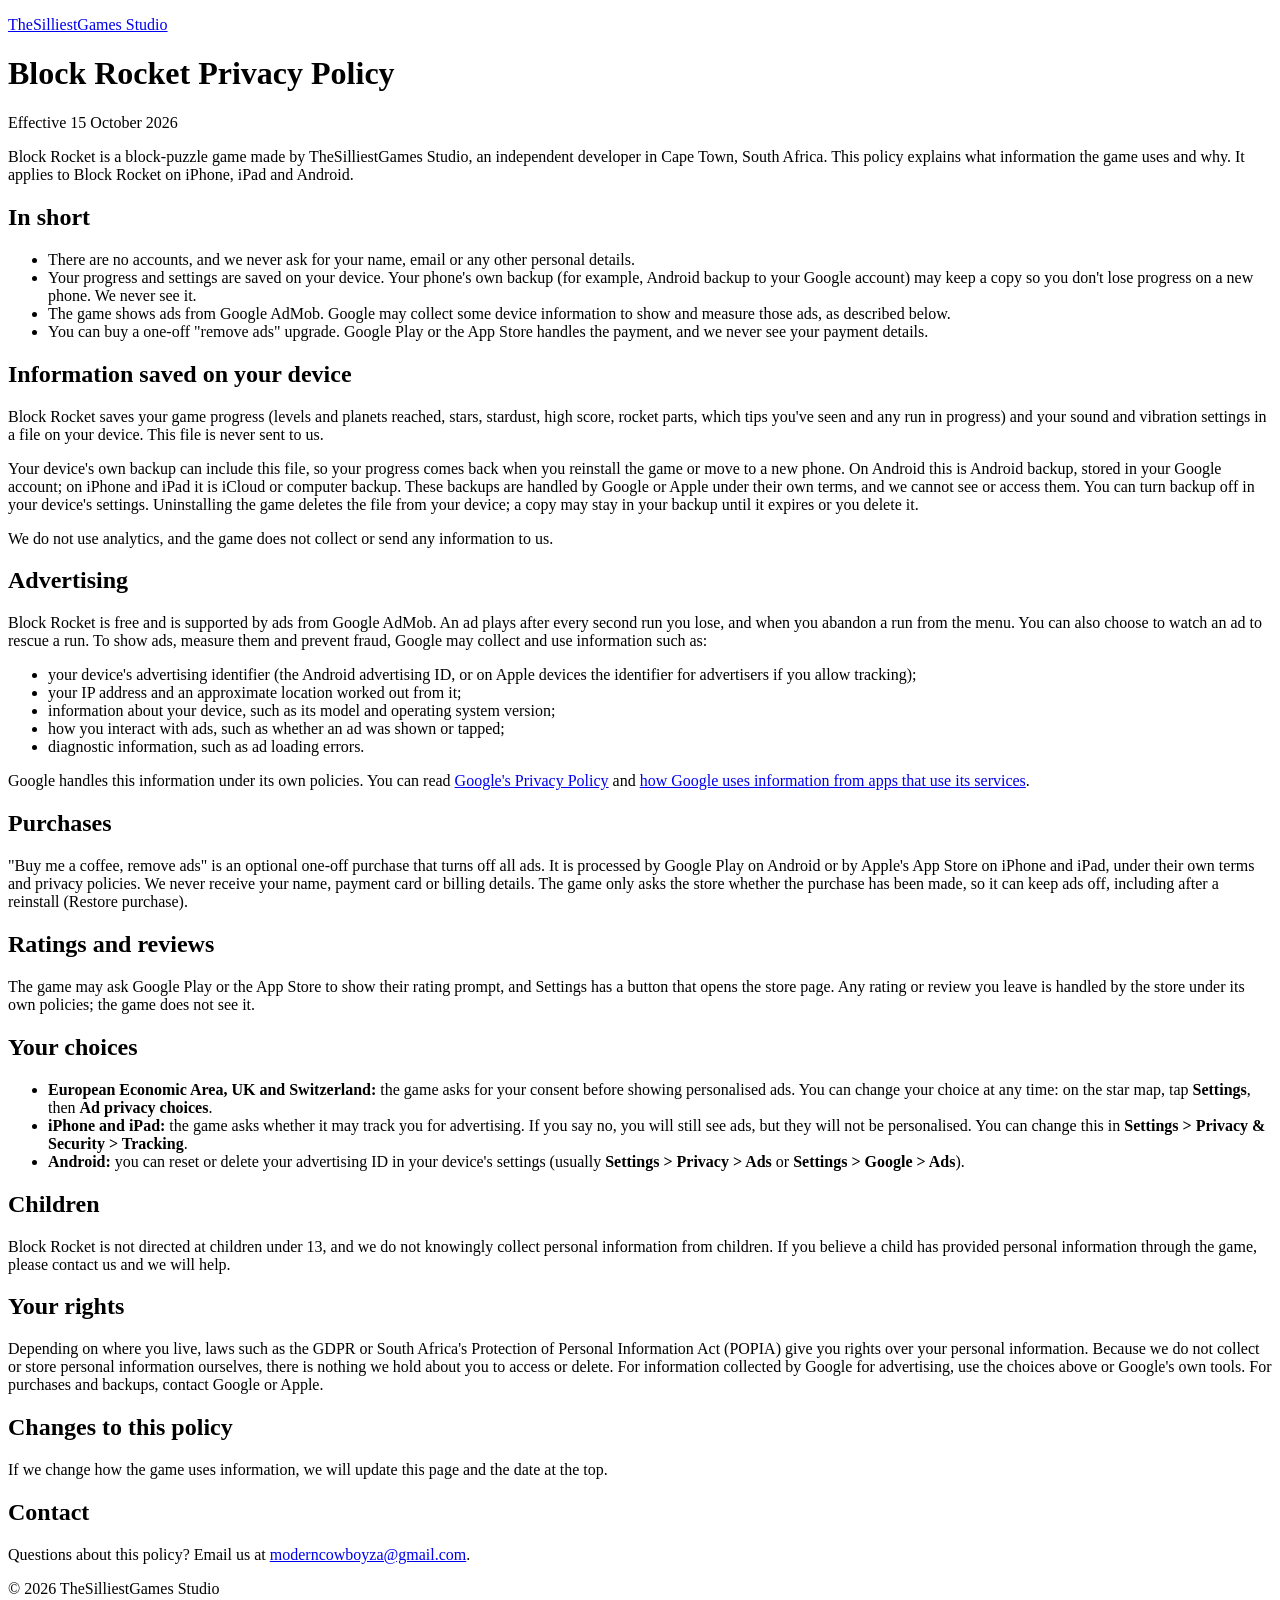
==== block-rocket/privacy/index.html @ d7a97a4e "Block Rocket privacy policy: device backups, remove-ads purchase, rating prompt, ad timing Co-Author" ====
<!doctype html>
<html lang="en">
<head>
  <meta charset="utf-8">
  <meta name="viewport" content="width=device-width, initial-scale=1">
  <title>Block Rocket Privacy Policy</title>
  <meta name="description" content="How Block Rocket handles your information.">
  <link rel="stylesheet" href="../../style.css?v=4">
</head>
<body>
<main>
  <header>
    <p class="studio"><a href="../../">TheSilliestGames Studio</a></p>
    <h1>Block Rocket Privacy Policy</h1>
    <p class="muted">Effective 15 October 2026</p>
  </header>

  <p>Block Rocket is a block-puzzle game made by TheSilliestGames Studio, an independent developer in Cape Town, South Africa. This policy explains what information the game uses and why. It applies to Block Rocket on iPhone, iPad and Android.</p>

  <div class="card">
    <h2>In short</h2>
    <ul>
      <li>There are no accounts, and we never ask for your name, email or any other personal details.</li>
      <li>Your progress and settings are saved on your device. Your phone's own backup (for example, Android backup to your Google account) may keep a copy so you don't lose progress on a new phone. We never see it.</li>
      <li>The game shows ads from Google AdMob. Google may collect some device information to show and measure those ads, as described below.</li>
      <li>You can buy a one-off "remove ads" upgrade. Google Play or the App Store handles the payment, and we never see your payment details.</li>
    </ul>
  </div>

  <h2>Information saved on your device</h2>
  <p>Block Rocket saves your game progress (levels and planets reached, stars, stardust, high score, rocket parts, which tips you've seen and any run in progress) and your sound and vibration settings in a file on your device. This file is never sent to us.</p>
  <p>Your device's own backup can include this file, so your progress comes back when you reinstall the game or move to a new phone. On Android this is Android backup, stored in your Google account; on iPhone and iPad it is iCloud or computer backup. These backups are handled by Google or Apple under their own terms, and we cannot see or access them. You can turn backup off in your device's settings. Uninstalling the game deletes the file from your device; a copy may stay in your backup until it expires or you delete it.</p>
  <p>We do not use analytics, and the game does not collect or send any information to us.</p>

  <h2>Advertising</h2>
  <p>Block Rocket is free and is supported by ads from Google AdMob. An ad plays after every second run you lose, and when you abandon a run from the menu. You can also choose to watch an ad to rescue a run. To show ads, measure them and prevent fraud, Google may collect and use information such as:</p>
  <ul>
    <li>your device's advertising identifier (the Android advertising ID, or on Apple devices the identifier for advertisers if you allow tracking);</li>
    <li>your IP address and an approximate location worked out from it;</li>
    <li>information about your device, such as its model and operating system version;</li>
    <li>how you interact with ads, such as whether an ad was shown or tapped;</li>
    <li>diagnostic information, such as ad loading errors.</li>
  </ul>
  <p>Google handles this information under its own policies. You can read <a href="https://policies.google.com/privacy">Google's Privacy Policy</a> and <a href="https://policies.google.com/technologies/partner-sites">how Google uses information from apps that use its services</a>.</p>

  <h2>Purchases</h2>
  <p>"Buy me a coffee, remove ads" is an optional one-off purchase that turns off all ads. It is processed by Google Play on Android or by Apple's App Store on iPhone and iPad, under their own terms and privacy policies. We never receive your name, payment card or billing details. The game only asks the store whether the purchase has been made, so it can keep ads off, including after a reinstall (Restore purchase).</p>

  <h2>Ratings and reviews</h2>
  <p>The game may ask Google Play or the App Store to show their rating prompt, and Settings has a button that opens the store page. Any rating or review you leave is handled by the store under its own policies; the game does not see it.</p>

  <h2>Your choices</h2>
  <ul>
    <li><strong>European Economic Area, UK and Switzerland:</strong> the game asks for your consent before showing personalised ads. You can change your choice at any time: on the star map, tap <strong>Settings</strong>, then <strong>Ad privacy choices</strong>.</li>
    <li><strong>iPhone and iPad:</strong> the game asks whether it may track you for advertising. If you say no, you will still see ads, but they will not be personalised. You can change this in <strong>Settings &gt; Privacy &amp; Security &gt; Tracking</strong>.</li>
    <li><strong>Android:</strong> you can reset or delete your advertising ID in your device's settings (usually <strong>Settings &gt; Privacy &gt; Ads</strong> or <strong>Settings &gt; Google &gt; Ads</strong>).</li>
  </ul>

  <h2>Children</h2>
  <p>Block Rocket is not directed at children under 13, and we do not knowingly collect personal information from children. If you believe a child has provided personal information through the game, please contact us and we will help.</p>

  <h2>Your rights</h2>
  <p>Depending on where you live, laws such as the GDPR or South Africa's Protection of Personal Information Act (POPIA) give you rights over your personal information. Because we do not collect or store personal information ourselves, there is nothing we hold about you to access or delete. For information collected by Google for advertising, use the choices above or Google's own tools. For purchases and backups, contact Google or Apple.</p>

  <h2>Changes to this policy</h2>
  <p>If we change how the game uses information, we will update this page and the date at the top.</p>

  <h2>Contact</h2>
  <p>Questions about this policy? Email us at <a href="mailto:moderncowboyza@gmail.com">moderncowboyza@gmail.com</a>.</p>

  <footer>&copy; 2026 TheSilliestGames Studio</footer>
</main>
</body>
</html>
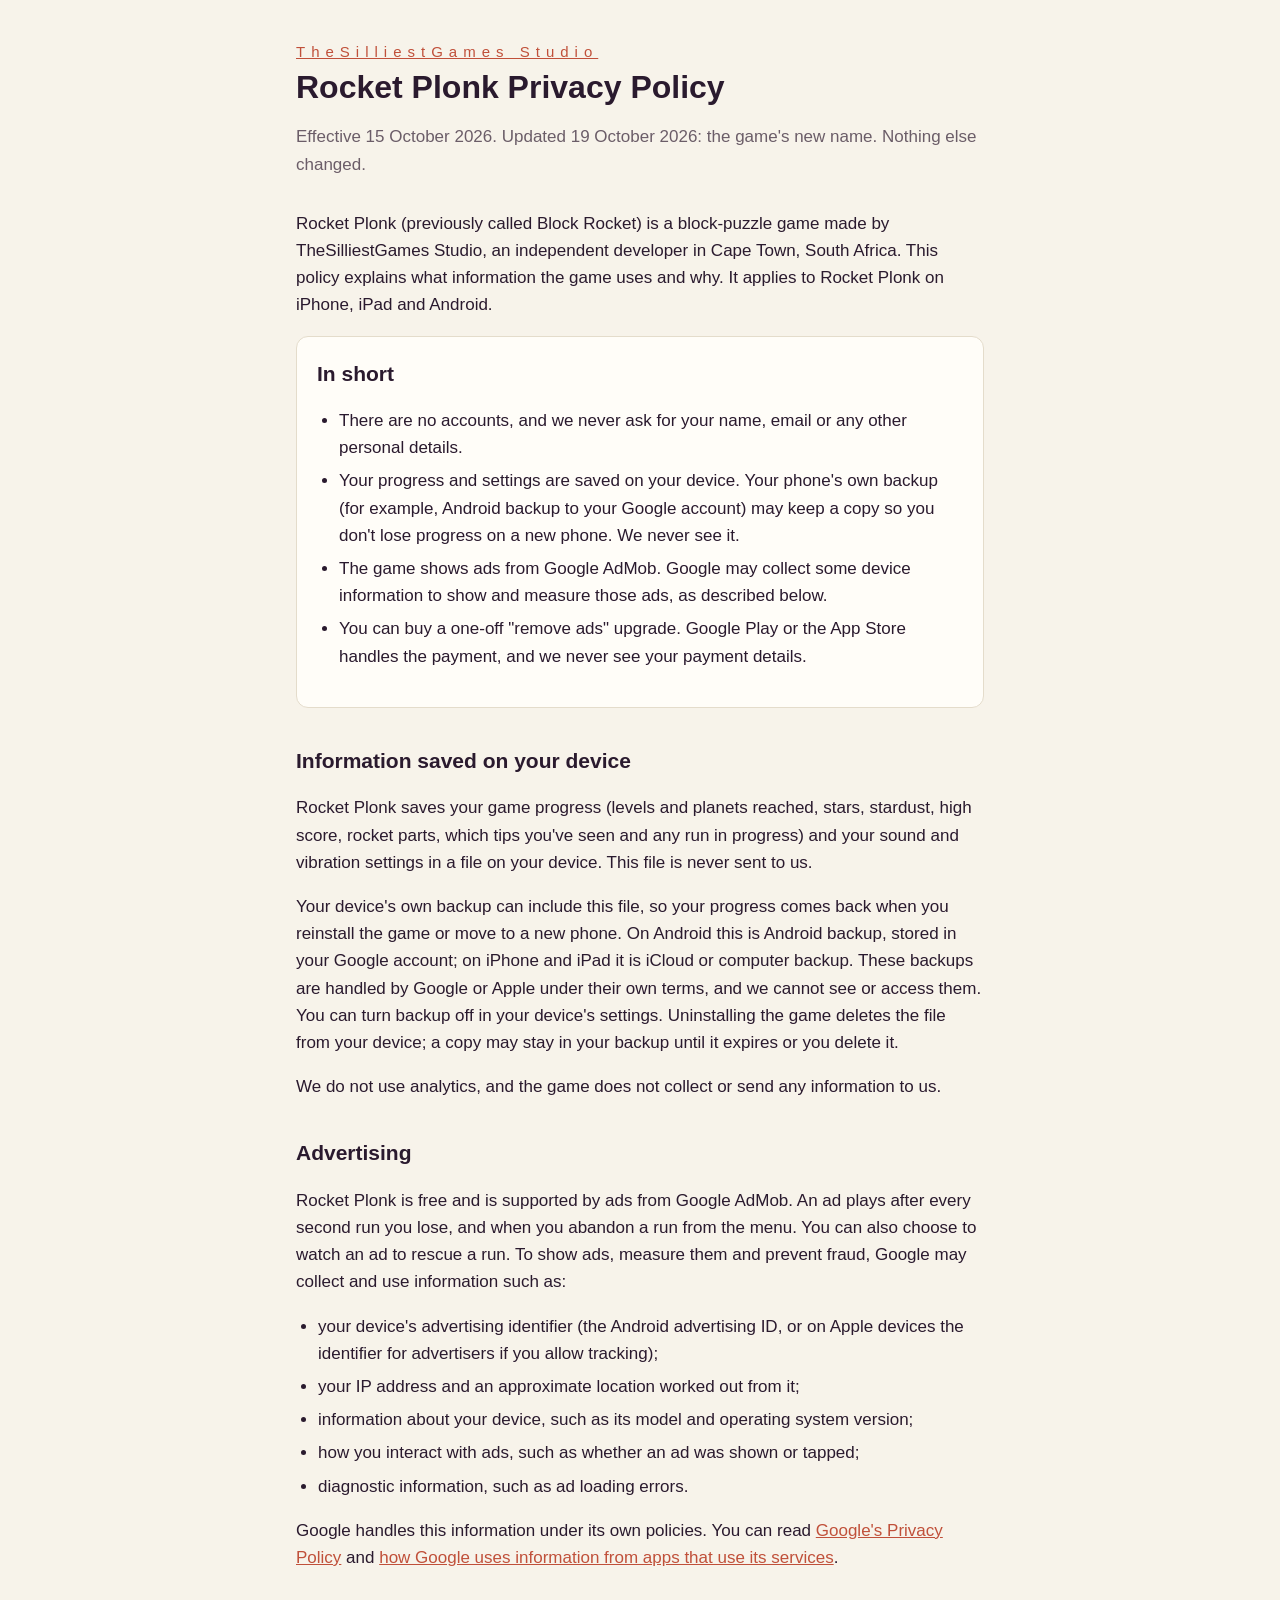
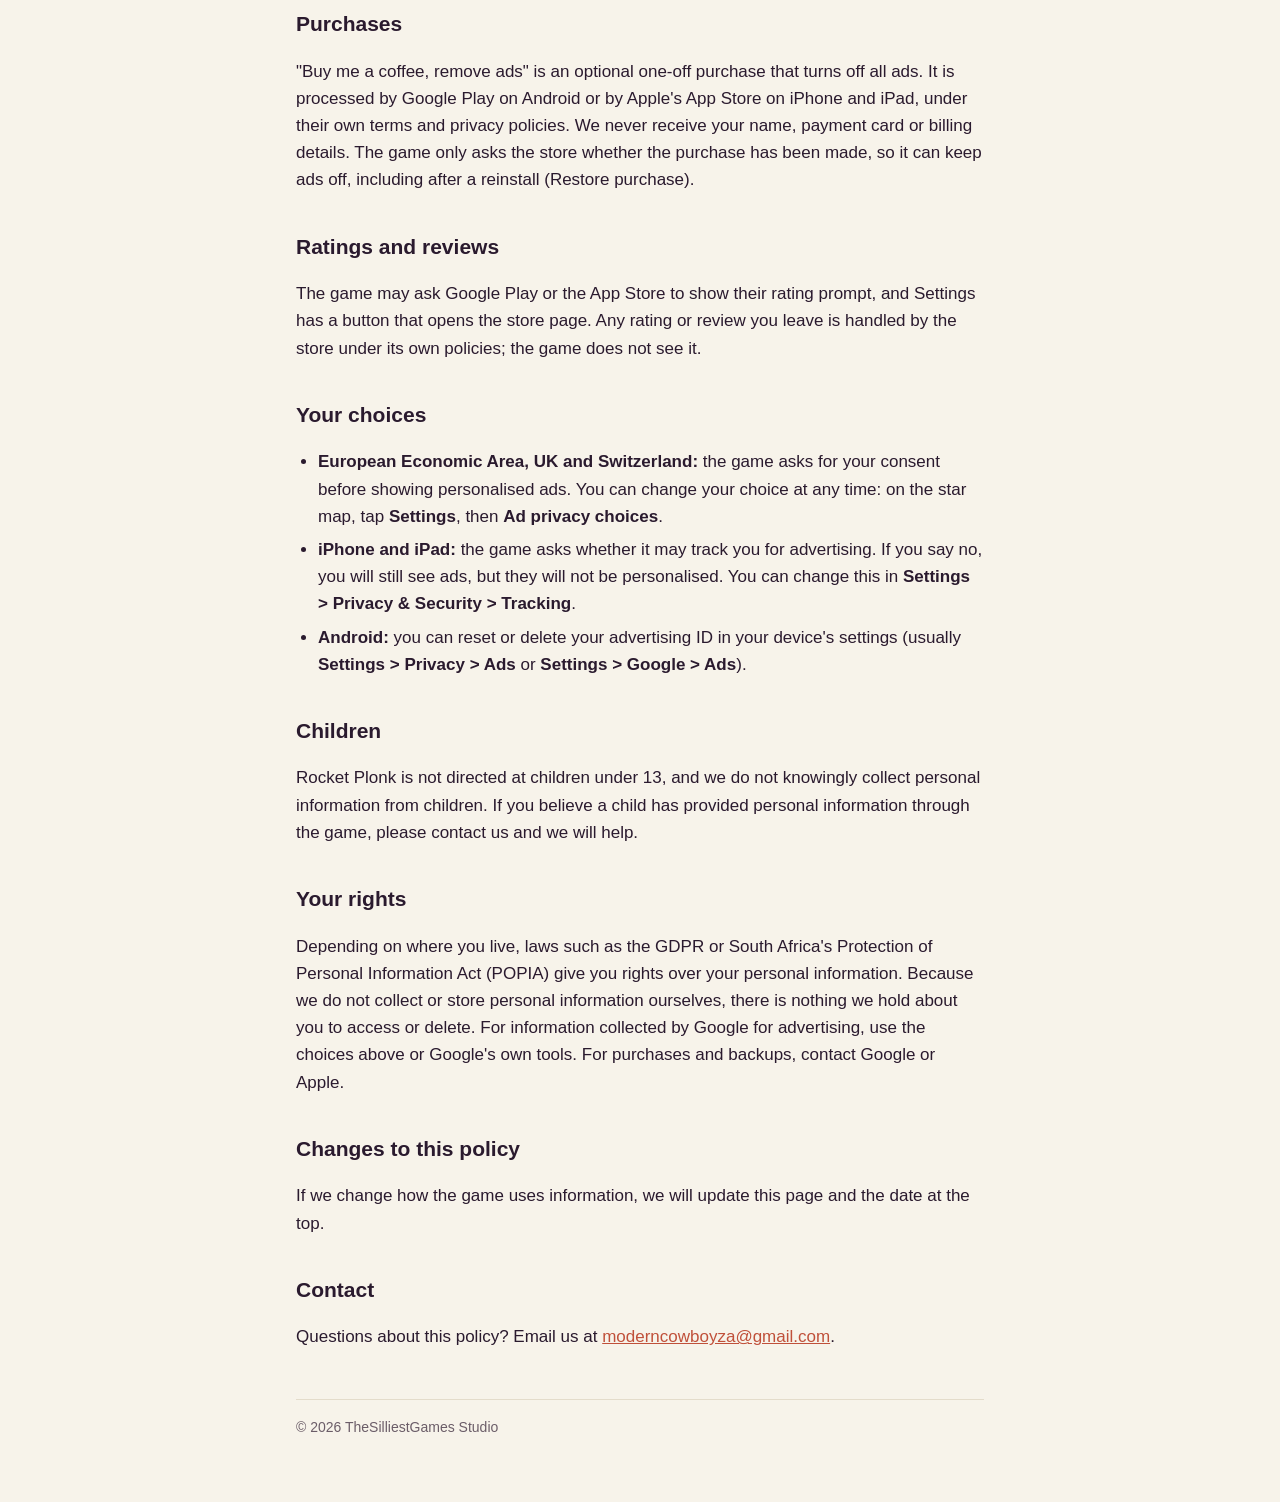
==== commit dbd15220: "Rename Block Rocket to Rocket Plonk on the site and privacy policy The privacy policy URL stays at /" ====
--- a/block-rocket/privacy/index.html
+++ b/block-rocket/privacy/index.html
@@ -3,19 +3,19 @@
 <head>
   <meta charset="utf-8">
   <meta name="viewport" content="width=device-width, initial-scale=1">
-  <title>Block Rocket Privacy Policy</title>
-  <meta name="description" content="How Block Rocket handles your information.">
+  <title>Rocket Plonk Privacy Policy</title>
+  <meta name="description" content="How Rocket Plonk handles your information.">
   <link rel="stylesheet" href="../../style.css?v=4">
 </head>
 <body>
 <main>
   <header>
     <p class="studio"><a href="../../">TheSilliestGames Studio</a></p>
-    <h1>Block Rocket Privacy Policy</h1>
-    <p class="muted">Effective 15 October 2026</p>
+    <h1>Rocket Plonk Privacy Policy</h1>
+    <p class="muted">Effective 15 October 2026. Updated 19 October 2026: the game's new name. Nothing else changed.</p>
   </header>
 
-  <p>Block Rocket is a block-puzzle game made by TheSilliestGames Studio, an independent developer in Cape Town, South Africa. This policy explains what information the game uses and why. It applies to Block Rocket on iPhone, iPad and Android.</p>
+  <p>Rocket Plonk (previously called Block Rocket) is a block-puzzle game made by TheSilliestGames Studio, an independent developer in Cape Town, South Africa. This policy explains what information the game uses and why. It applies to Rocket Plonk on iPhone, iPad and Android.</p>
 
   <div class="card">
     <h2>In short</h2>
@@ -28,12 +28,12 @@
   </div>
 
   <h2>Information saved on your device</h2>
-  <p>Block Rocket saves your game progress (levels and planets reached, stars, stardust, high score, rocket parts, which tips you've seen and any run in progress) and your sound and vibration settings in a file on your device. This file is never sent to us.</p>
+  <p>Rocket Plonk saves your game progress (levels and planets reached, stars, stardust, high score, rocket parts, which tips you've seen and any run in progress) and your sound and vibration settings in a file on your device. This file is never sent to us.</p>
   <p>Your device's own backup can include this file, so your progress comes back when you reinstall the game or move to a new phone. On Android this is Android backup, stored in your Google account; on iPhone and iPad it is iCloud or computer backup. These backups are handled by Google or Apple under their own terms, and we cannot see or access them. You can turn backup off in your device's settings. Uninstalling the game deletes the file from your device; a copy may stay in your backup until it expires or you delete it.</p>
   <p>We do not use analytics, and the game does not collect or send any information to us.</p>
 
   <h2>Advertising</h2>
-  <p>Block Rocket is free and is supported by ads from Google AdMob. An ad plays after every second run you lose, and when you abandon a run from the menu. You can also choose to watch an ad to rescue a run. To show ads, measure them and prevent fraud, Google may collect and use information such as:</p>
+  <p>Rocket Plonk is free and is supported by ads from Google AdMob. An ad plays after every second run you lose, and when you abandon a run from the menu. You can also choose to watch an ad to rescue a run. To show ads, measure them and prevent fraud, Google may collect and use information such as:</p>
   <ul>
     <li>your device's advertising identifier (the Android advertising ID, or on Apple devices the identifier for advertisers if you allow tracking);</li>
     <li>your IP address and an approximate location worked out from it;</li>
@@ -57,7 +57,7 @@
   </ul>
 
   <h2>Children</h2>
-  <p>Block Rocket is not directed at children under 13, and we do not knowingly collect personal information from children. If you believe a child has provided personal information through the game, please contact us and we will help.</p>
+  <p>Rocket Plonk is not directed at children under 13, and we do not knowingly collect personal information from children. If you believe a child has provided personal information through the game, please contact us and we will help.</p>
 
   <h2>Your rights</h2>
   <p>Depending on where you live, laws such as the GDPR or South Africa's Protection of Personal Information Act (POPIA) give you rights over your personal information. Because we do not collect or store personal information ourselves, there is nothing we hold about you to access or delete. For information collected by Google for advertising, use the choices above or Google's own tools. For purchases and backups, contact Google or Apple.</p>
--- a/style.css
+++ b/style.css
@@ -0,0 +1,119 @@
+:root {
+  --bg: #f7f3ea;
+  --card: #fffdf8;
+  --ink: #2a1a2e;
+  --muted: #6b5d68;
+  --accent: #c0503a;
+  --line: #e4dccb;
+  --on-accent: #ffffff;
+}
+
+@media (prefers-color-scheme: dark) {
+  :root {
+    --bg: #141226;
+    --card: #1d1a33;
+    --ink: #f0e9dc;
+    --muted: #b3a9bf;
+    --accent: #f0983e;
+    --line: #2e2a4a;
+    --on-accent: #141226;
+  }
+}
+
+* { box-sizing: border-box; }
+
+body {
+  margin: 0;
+  background: var(--bg);
+  color: var(--ink);
+  font: 17px/1.6 -apple-system, BlinkMacSystemFont, "Segoe UI", Roboto, Helvetica, Arial, sans-serif;
+}
+
+main {
+  max-width: 720px;
+  margin: 0 auto;
+  padding: 40px 16px 64px;
+}
+
+header { margin-bottom: 32px; }
+
+/* Studio logo: Silly (pixel-art SVG) beside the wordmark in Rocket Plonk's pixel font */
+@font-face {
+  font-family: "Pixelify Sans";
+  src: url("fonts/PixelifySans.ttf") format("truetype");
+  font-display: swap;
+}
+.logo { display: flex; align-items: center; gap: 18px; margin-bottom: 16px; }
+.logo-dog { flex: none; width: 183px; height: auto; image-rendering: pixelated; }
+.wordmark {
+  font-family: "Pixelify Sans", sans-serif;
+  font-weight: 700;
+  font-size: 42px;
+  line-height: 1;
+  letter-spacing: 0.5px;
+  margin: 0;
+}
+.wordmark span { color: var(--accent); }
+.studio {
+  font-family: "Pixelify Sans", sans-serif;
+  font-size: 17px;
+  letter-spacing: 6px;
+  color: var(--muted);
+  margin: 6px 0 0;
+}
+@media (max-width: 560px) {
+  .logo { flex-direction: column; align-items: flex-start; gap: 10px; }
+  .logo-dog { width: 122px; }
+  .wordmark { font-size: 32px; }
+}
+header .studio { color: var(--muted); font-size: 15px; margin: 0 0 4px; }
+h1 { font-size: 32px; line-height: 1.2; margin: 0 0 8px; }
+h2 { font-size: 21px; margin: 36px 0 8px; }
+p, li { color: var(--ink); }
+.muted { color: var(--muted); }
+a { color: var(--accent); }
+
+.card {
+  background: var(--card);
+  border: 1px solid var(--line);
+  border-radius: 12px;
+  padding: 20px;
+  margin: 16px 0;
+}
+.card h2 { margin-top: 0; }
+
+.game { display: flex; gap: 18px; align-items: flex-start; }
+.game > div { min-width: 0; }
+.app-icon {
+  flex: none;
+  width: 96px;
+  height: 96px;
+  border-radius: 22%; /* the rounded square phones use for app icons */
+  image-rendering: pixelated; /* keep the pixel art crisp when scaled */
+  box-shadow: 0 2px 8px rgba(0, 0, 0, 0.25);
+}
+@media (max-width: 420px) {
+  .app-icon { width: 72px; height: 72px; }
+}
+
+.button {
+  display: inline-block;
+  background: var(--accent);
+  color: var(--on-accent);
+  font-weight: 600;
+  text-decoration: none;
+  padding: 10px 18px;
+  border-radius: 8px;
+}
+.button:hover { filter: brightness(1.08); }
+
+ul { padding-left: 22px; }
+li { margin: 6px 0; }
+
+footer {
+  margin-top: 48px;
+  padding-top: 16px;
+  border-top: 1px solid var(--line);
+  color: var(--muted);
+  font-size: 14px;
+}
